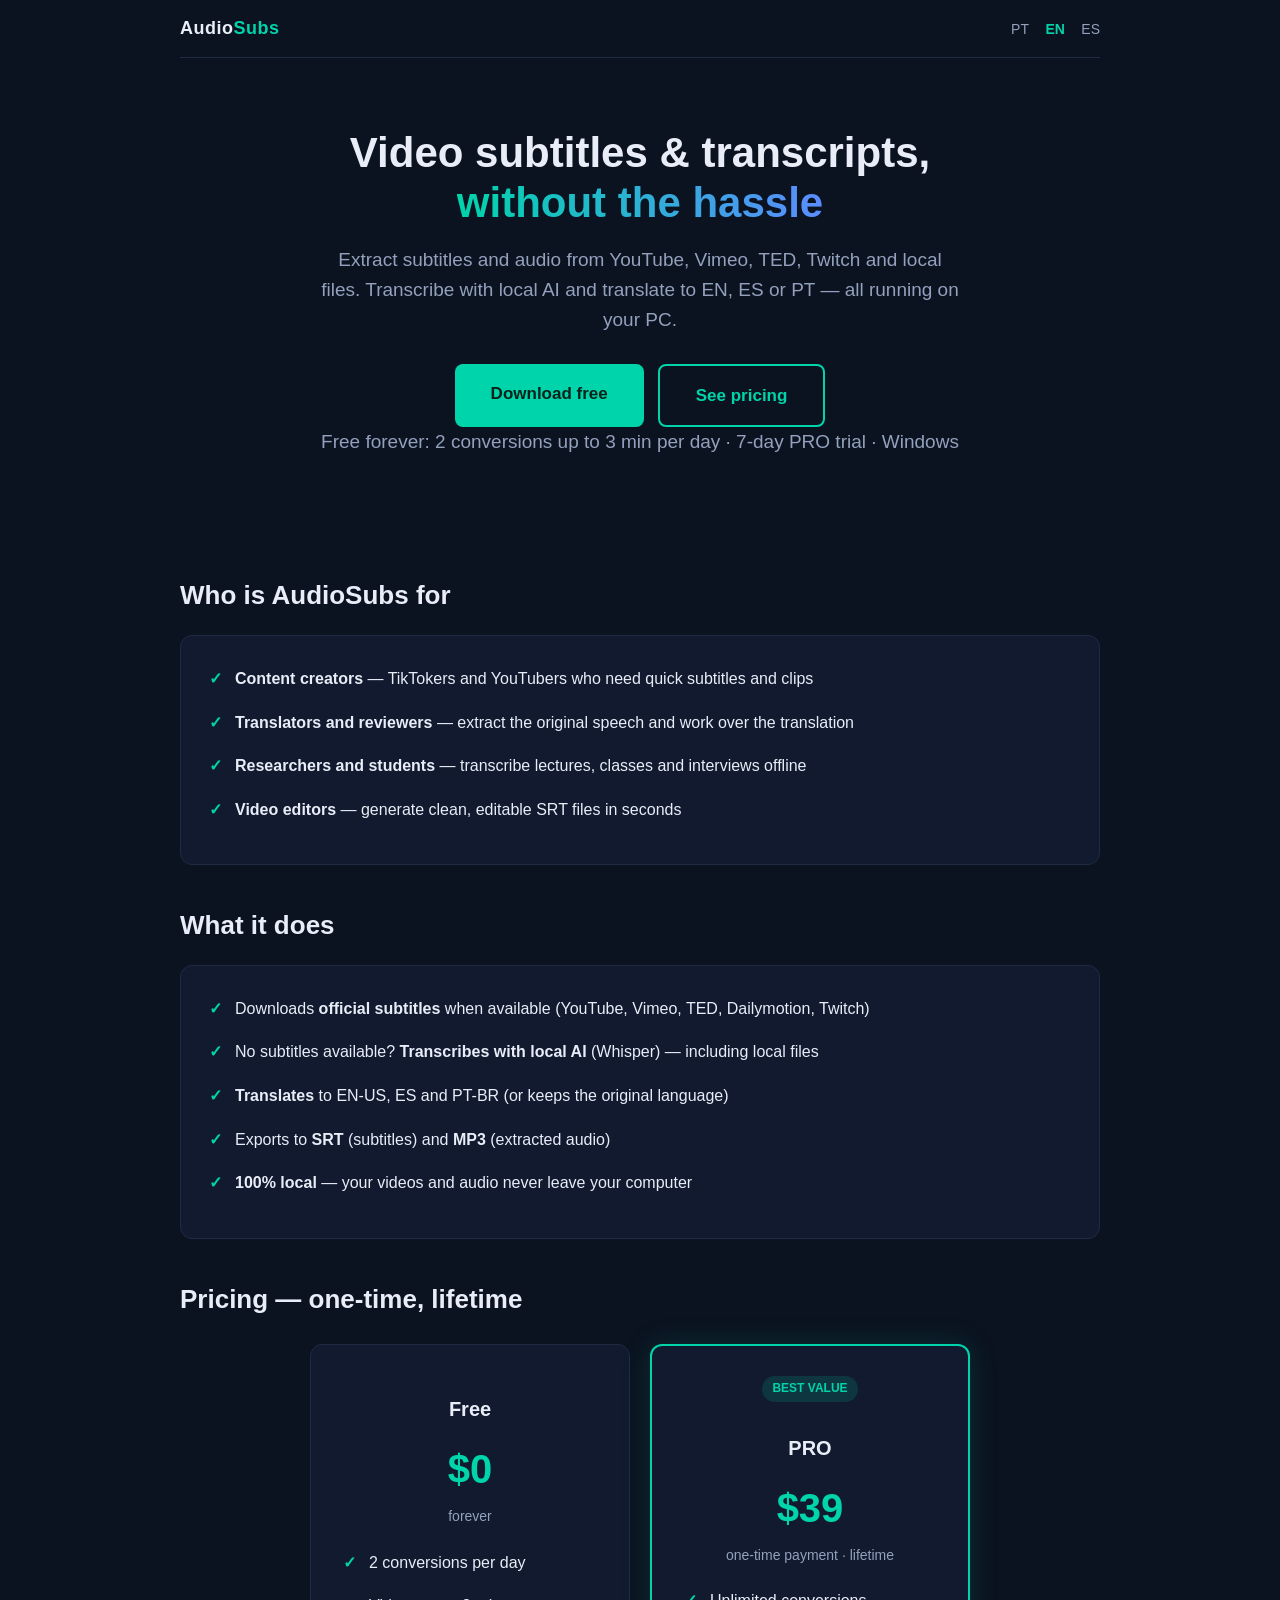
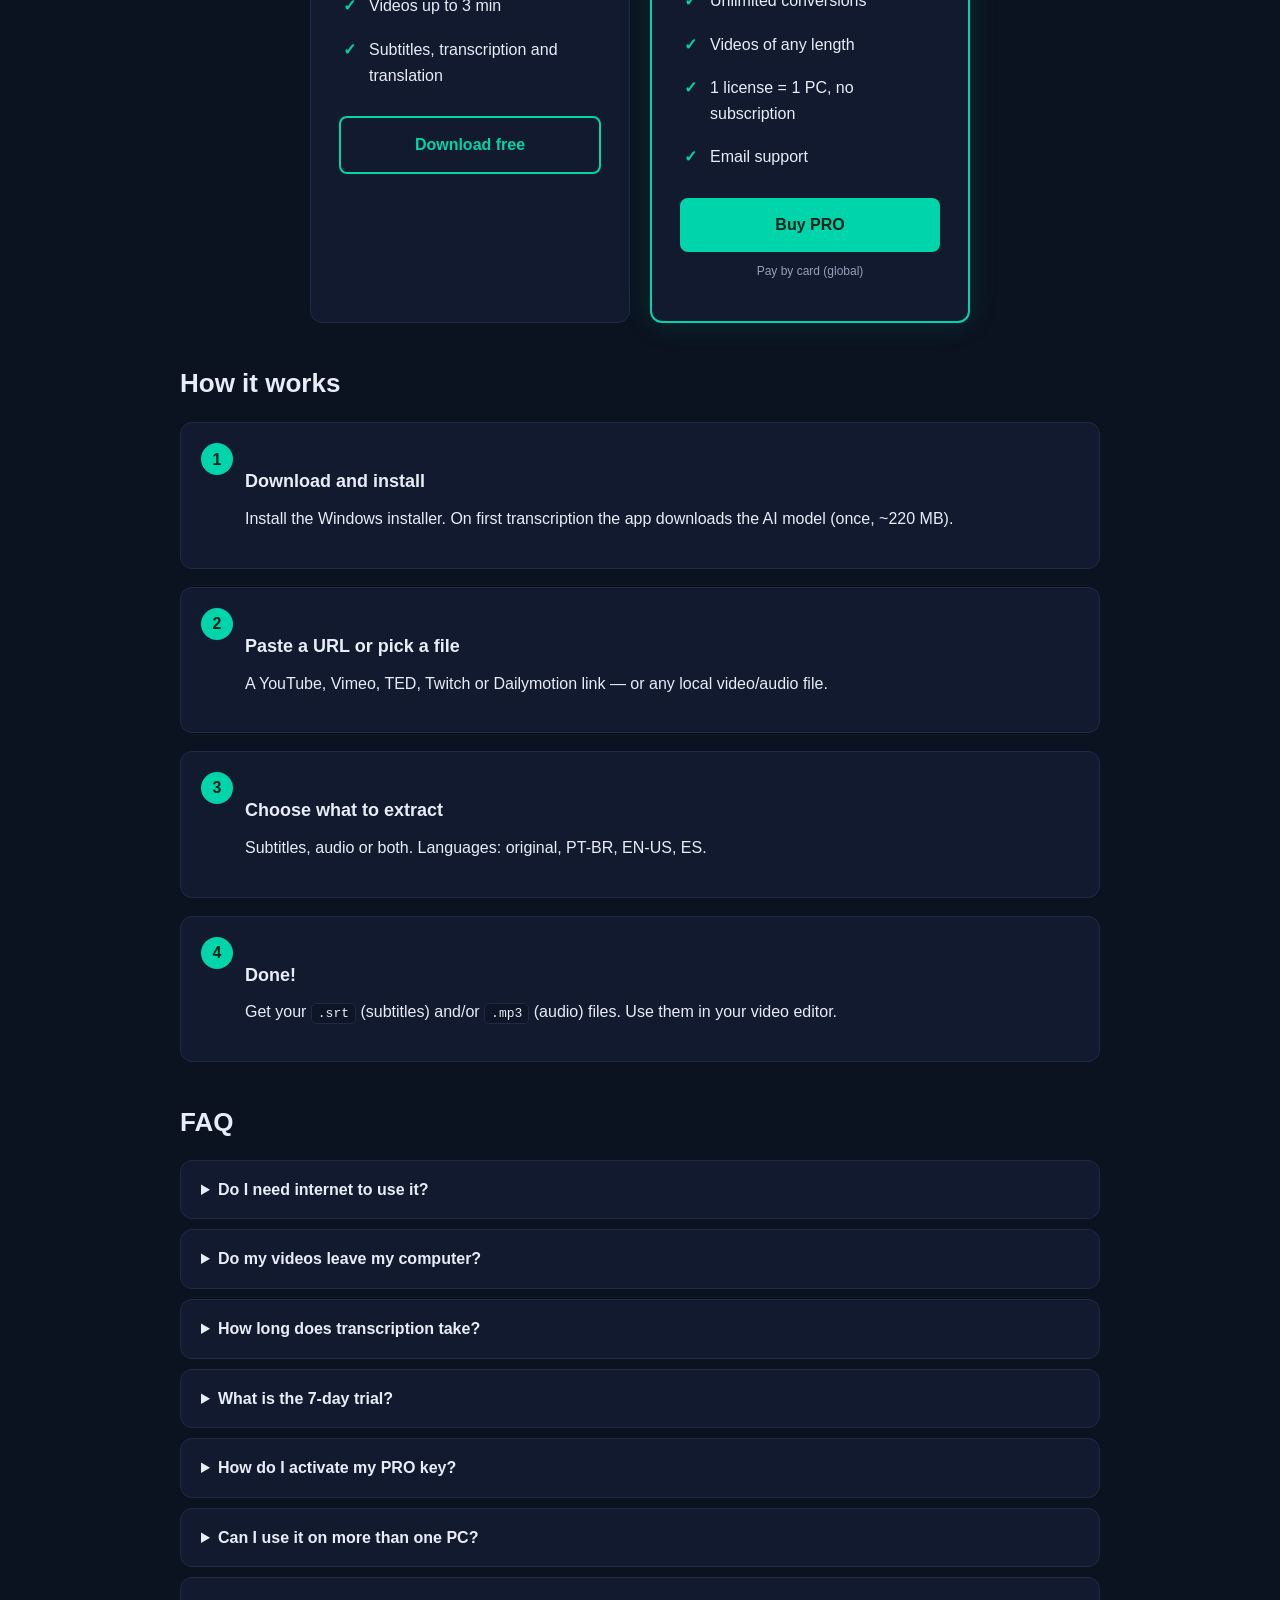
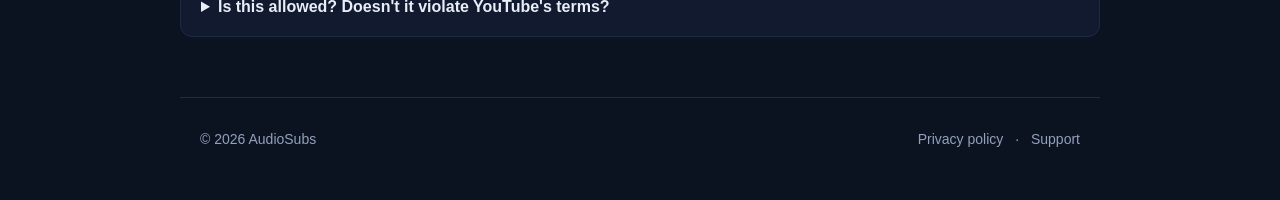
==== en/index.html @ 7aef0de1 "Site de vendas AudioSubs (PT/EN/ES + privacidade)" ====
<!DOCTYPE html>
<html lang="en">
<head>
  <meta charset="UTF-8">
  <meta name="viewport" content="width=device-width, initial-scale=1.0">
  <title>AudioSubs — Video subtitles and transcripts, instantly</title>
  <meta name="description" content="Download subtitles and transcripts from YouTube, Vimeo, TED, Twitch and local files. Translate to EN, ES, PT. 100% local, your videos never leave your PC.">
  <link rel="stylesheet" href="../assets/css/styles.css">
  <link rel="icon" href="../assets/img/icon.ico">
</head>
<body>
  <div class="container">
    <nav class="topbar">
      <div class="brand">Audio<span>Subs</span></div>
      <div class="lang">
        <a href="../index.html">PT</a>
        <a href="index.html" class="active">EN</a>
        <a href="../es/index.html">ES</a>
      </div>
    </nav>

    <header class="hero">
      <h1>Video subtitles &amp; transcripts,<br><span class="grad">without the hassle</span></h1>
      <p>Extract subtitles and audio from YouTube, Vimeo, TED, Twitch and local files. Transcribe with local AI and translate to EN, ES or PT — all running on your PC.</p>
      <div class="btn-row">
        <a class="btn btn-primary btn-lg" href="https://github.com/Roby87gyn/audiosubs/releases" target="_blank" rel="noopener">Download free</a>
        <a class="btn btn-secondary btn-lg" href="#pricing">See pricing</a>
      </div>
      <p class="hero-note">Free forever: 2 conversions up to 3 min per day · 7-day PRO trial · Windows</p>
    </header>

    <h2>Who is AudioSubs for</h2>
    <div class="card">
      <ul class="check">
        <li><strong>Content creators</strong> — TikTokers and YouTubers who need quick subtitles and clips</li>
        <li><strong>Translators and reviewers</strong> — extract the original speech and work over the translation</li>
        <li><strong>Researchers and students</strong> — transcribe lectures, classes and interviews offline</li>
        <li><strong>Video editors</strong> — generate clean, editable SRT files in seconds</li>
      </ul>
    </div>

    <h2>What it does</h2>
    <div class="card">
      <ul class="check">
        <li>Downloads <strong>official subtitles</strong> when available (YouTube, Vimeo, TED, Dailymotion, Twitch)</li>
        <li>No subtitles available? <strong>Transcribes with local AI</strong> (Whisper) — including local files</li>
        <li><strong>Translates</strong> to EN-US, ES and PT-BR (or keeps the original language)</li>
        <li>Exports to <strong>SRT</strong> (subtitles) and <strong>MP3</strong> (extracted audio)</li>
        <li><strong>100% local</strong> — your videos and audio never leave your computer</li>
      </ul>
    </div>

    <h2 id="pricing">Pricing — one-time, lifetime</h2>
    <div class="pricing">
      <div class="price-card">
        <h3>Free</h3>
        <div class="price">$0</div>
        <div class="price-sub">forever</div>
        <ul class="check">
          <li>2 conversions per day</li>
          <li>Videos up to 3 min</li>
          <li>Subtitles, transcription and translation</li>
        </ul>
        <a class="btn btn-secondary" href="https://github.com/Roby87gyn/audiosubs/releases" target="_blank" rel="noopener">Download free</a>
      </div>
      <div class="price-card featured">
        <span class="tag">BEST VALUE</span>
        <h3>PRO</h3>
        <div class="price">$39</div>
        <div class="price-sub">one-time payment · lifetime</div>
        <ul class="check">
          <li>Unlimited conversions</li>
          <li>Videos of any length</li>
          <li>1 license = 1 PC, no subscription</li>
          <li>Email support</li>
        </ul>
        <a class="btn btn-primary" href="https://SEU_LINK_GUMROAD" target="_blank" rel="noopener">Buy PRO</a>
        <p class="hero-note" style="font-size:12px;margin-top:10px;">Pay by card (global)</p>
      </div>
    </div>

    <h2>How it works</h2>
    <div class="steps">
      <div class="card">
        <h3>Download and install</h3>
        <p>Install the Windows installer. On first transcription the app downloads the AI model (once, ~220 MB).</p>
      </div>
      <div class="card">
        <h3>Paste a URL or pick a file</h3>
        <p>A YouTube, Vimeo, TED, Twitch or Dailymotion link — or any local video/audio file.</p>
      </div>
      <div class="card">
        <h3>Choose what to extract</h3>
        <p>Subtitles, audio or both. Languages: original, PT-BR, EN-US, ES.</p>
      </div>
      <div class="card">
        <h3>Done!</h3>
        <p>Get your <code>.srt</code> (subtitles) and/or <code>.mp3</code> (audio) files. Use them in your video editor.</p>
      </div>
    </div>

    <h2>FAQ</h2>
    <div class="faq">
      <details>
        <summary>Do I need internet to use it?</summary>
        <p>Processing is 100% local (privacy guaranteed). You only need internet to download the video/subtitles from a URL and to download the AI model the first time.</p>
      </details>
      <details>
        <summary>Do my videos leave my computer?</summary>
        <p>No. All audio, transcription and translation processing happens on your machine. Nothing is uploaded to our servers.</p>
      </details>
      <details>
        <summary>How long does transcription take?</summary>
        <p>It depends on the video length and your PC. Short videos take seconds; 1-hour videos can take a few minutes on CPU.</p>
      </details>
      <details>
        <summary>What is the 7-day trial?</summary>
        <p>On install you get 7 days of PRO free — unlimited conversions with no length limit. After that, you fall back to free (2×3 min/day) or buy PRO.</p>
      </details>
      <details>
        <summary>How do I activate my PRO key?</summary>
        <p>Open the app, click "Activate license" on the PRO banner and paste the key you received by email after purchase. Done, you're PRO instantly.</p>
      </details>
      <details>
        <summary>Can I use it on more than one PC?</summary>
        <p>Each license is valid on one PC. If you change machines, email support to transfer the activation.</p>
      </details>
      <details>
        <summary>Is this allowed? Doesn't it violate YouTube's terms?</summary>
        <p>AudioSubs extracts audio and subtitles for personal and research use, like an offline reader. It's your responsibility to only process content you have the right to.</p>
      </details>
    </div>

    <footer>
      <div class="container">
        <div>© 2026 AudioSubs</div>
        <div>
          <a href="privacy.html">Privacy policy</a>
          <span style="margin:0 8px">·</span>
          <a href="mailto:SEU_EMAIL@exemplo.com">Support</a>
        </div>
      </div>
    </footer>
  </div>
</body>
</html>
---- assets/css/styles.css ----
:root {
  --bg: #0b1220;
  --panel: #111a2e;
  --border: #1f2b45;
  --text: #e8edf7;
  --muted: #93a1bd;
  --accent: #00d4aa;
  --accent-dark: #0aa888;
  --warn: #ffb84d;
  --danger: #ff6b6b;
  --radius: 12px;
}

* { box-sizing: border-box; margin: 0; padding: 0; }

body {
  font-family: -apple-system, BlinkMacSystemFont, "Segoe UI", Roboto, sans-serif;
  background: var(--bg);
  color: var(--text);
  line-height: 1.6;
}

a { color: var(--accent); text-decoration: none; }
a:hover { text-decoration: underline; }

.container { max-width: 960px; margin: 0 auto; padding: 0 20px; }

/* Top bar with language switcher */
.topbar {
  display: flex; justify-content: space-between; align-items: center;
  padding: 14px 0; border-bottom: 1px solid var(--border);
  margin-bottom: 40px;
}
.brand { font-weight: 700; font-size: 18px; letter-spacing: 0.5px; }
.brand span { color: var(--accent); }
.lang a { margin-left: 12px; color: var(--muted); font-size: 14px; }
.lang a.active { color: var(--accent); font-weight: 700; }

.hero { text-align: center; padding: 30px 0 50px; }
.hero h1 { font-size: 42px; line-height: 1.2; margin-bottom: 16px; }
.hero h1 .grad {
  background: linear-gradient(90deg, var(--accent), #5b8cff);
  -webkit-background-clip: text; background-clip: text; color: transparent;
}
.hero p { font-size: 19px; color: var(--muted); max-width: 640px; margin: 0 auto 28px; }

.btn {
  display: inline-block; padding: 14px 28px; border-radius: 8px;
  font-size: 16px; font-weight: 600; cursor: pointer; border: none;
  transition: transform 0.12s, background 0.12s;
}
.btn:hover { transform: translateY(-1px); text-decoration: none; }
.btn-primary { background: var(--accent); color: #06221b; }
.btn-primary:hover { background: var(--accent-dark); }
.btn-secondary { background: transparent; color: var(--accent); border: 2px solid var(--accent); }
.btn-secondary:hover { background: rgba(0,212,170,0.08); }
.btn-lg { padding: 16px 36px; font-size: 17px; }
.btn-row { display: flex; gap: 14px; justify-content: center; flex-wrap: wrap; }
.btn-row .btn { flex: 0 0 auto; }

.hero-note { margin-top: 18px; color: var(--muted); font-size: 14px; }

.card {
  background: var(--panel); border: 1px solid var(--border);
  border-radius: var(--radius); padding: 24px; margin: 18px 0;
}

h2 { font-size: 26px; margin: 40px 0 16px; }
h3 { font-size: 18px; margin: 20px 0 10px; }
p { margin-bottom: 12px; }
ul, ol { padding-left: 22px; margin-bottom: 12px; }
li { margin-bottom: 6px; }

ul.check { list-style: none; padding-left: 0; }
ul.check li { padding: 6px 0 6px 30px; position: relative; }
ul.check li::before {
  content: "✓"; position: absolute; left: 4px; color: var(--accent); font-weight: 700;
}

/* Pricing */
.pricing { display: flex; gap: 20px; justify-content: center; flex-wrap: wrap; margin: 24px 0; }
.price-card {
  background: var(--panel); border: 1px solid var(--border); border-radius: var(--radius);
  padding: 28px; width: 320px; text-align: center;
}
.price-card.featured { border: 2px solid var(--accent); box-shadow: 0 0 30px rgba(0,212,170,0.15); }
.price-card h3 { font-size: 20px; margin-bottom: 8px; }
.price { font-size: 40px; font-weight: 800; color: var(--accent); margin: 12px 0 4px; }
.price-sub { color: var(--muted); font-size: 14px; margin-bottom: 16px; }
.price-card ul { text-align: left; margin: 16px 0; }
.price-card .btn { width: 100%; margin-top: 6px; }

.tag {
  display: inline-block; background: rgba(0,212,170,0.15); color: var(--accent);
  font-size: 12px; font-weight: 700; padding: 3px 10px; border-radius: 20px; margin-bottom: 10px;
}

/* Steps */
.steps { counter-reset: step; }
.steps .card { counter-increment: step; position: relative; padding-left: 64px; }
.steps .card::before {
  content: counter(step); position: absolute; left: 20px; top: 20px;
  width: 32px; height: 32px; border-radius: 50%;
  background: var(--accent); color: #06221b; font-weight: 800;
  display: flex; align-items: center; justify-content: center;
}

code {
  background: #0d1526; border: 1px solid var(--border);
  padding: 2px 6px; border-radius: 5px; font-size: 13px;
  word-break: break-all;
}
pre {
  background: #0d1526; border: 1px solid var(--border); border-radius: 8px;
  padding: 16px; overflow-x: auto; font-size: 13px; margin: 12px 0;
}

.warn { color: var(--warn); font-weight: 600; }
.danger { color: var(--danger); font-weight: 600; }

/* FAQ */
.faq details {
  background: var(--panel); border: 1px solid var(--border);
  border-radius: var(--radius); padding: 16px 20px; margin: 10px 0;
}
.faq summary { cursor: pointer; font-weight: 600; color: var(--text); }
.faq details p { margin-top: 10px; color: var(--muted); }

/* Footer */
footer {
  border-top: 1px solid var(--border); margin-top: 60px;
  padding: 30px 0 50px; color: var(--muted); font-size: 14px;
}
footer .container { display: flex; justify-content: space-between; flex-wrap: wrap; gap: 12px; }
footer a { color: var(--muted); }
footer a:hover { color: var(--accent); }

.badge-free {
  background: rgba(255,184,77,0.15); color: var(--warn);
  font-size: 11px; font-weight: 700; padding: 2px 8px; border-radius: 20px; margin-left: 6px;
}
.badge-pro {
  background: rgba(0,212,170,0.15); color: var(--accent);
  font-size: 11px; font-weight: 700; padding: 2px 8px; border-radius: 20px; margin-left: 6px;
}

@media (max-width: 640px) {
  .hero h1 { font-size: 30px; }
  .price-card { width: 100%; }
  .steps .card { padding-left: 56px; }
}
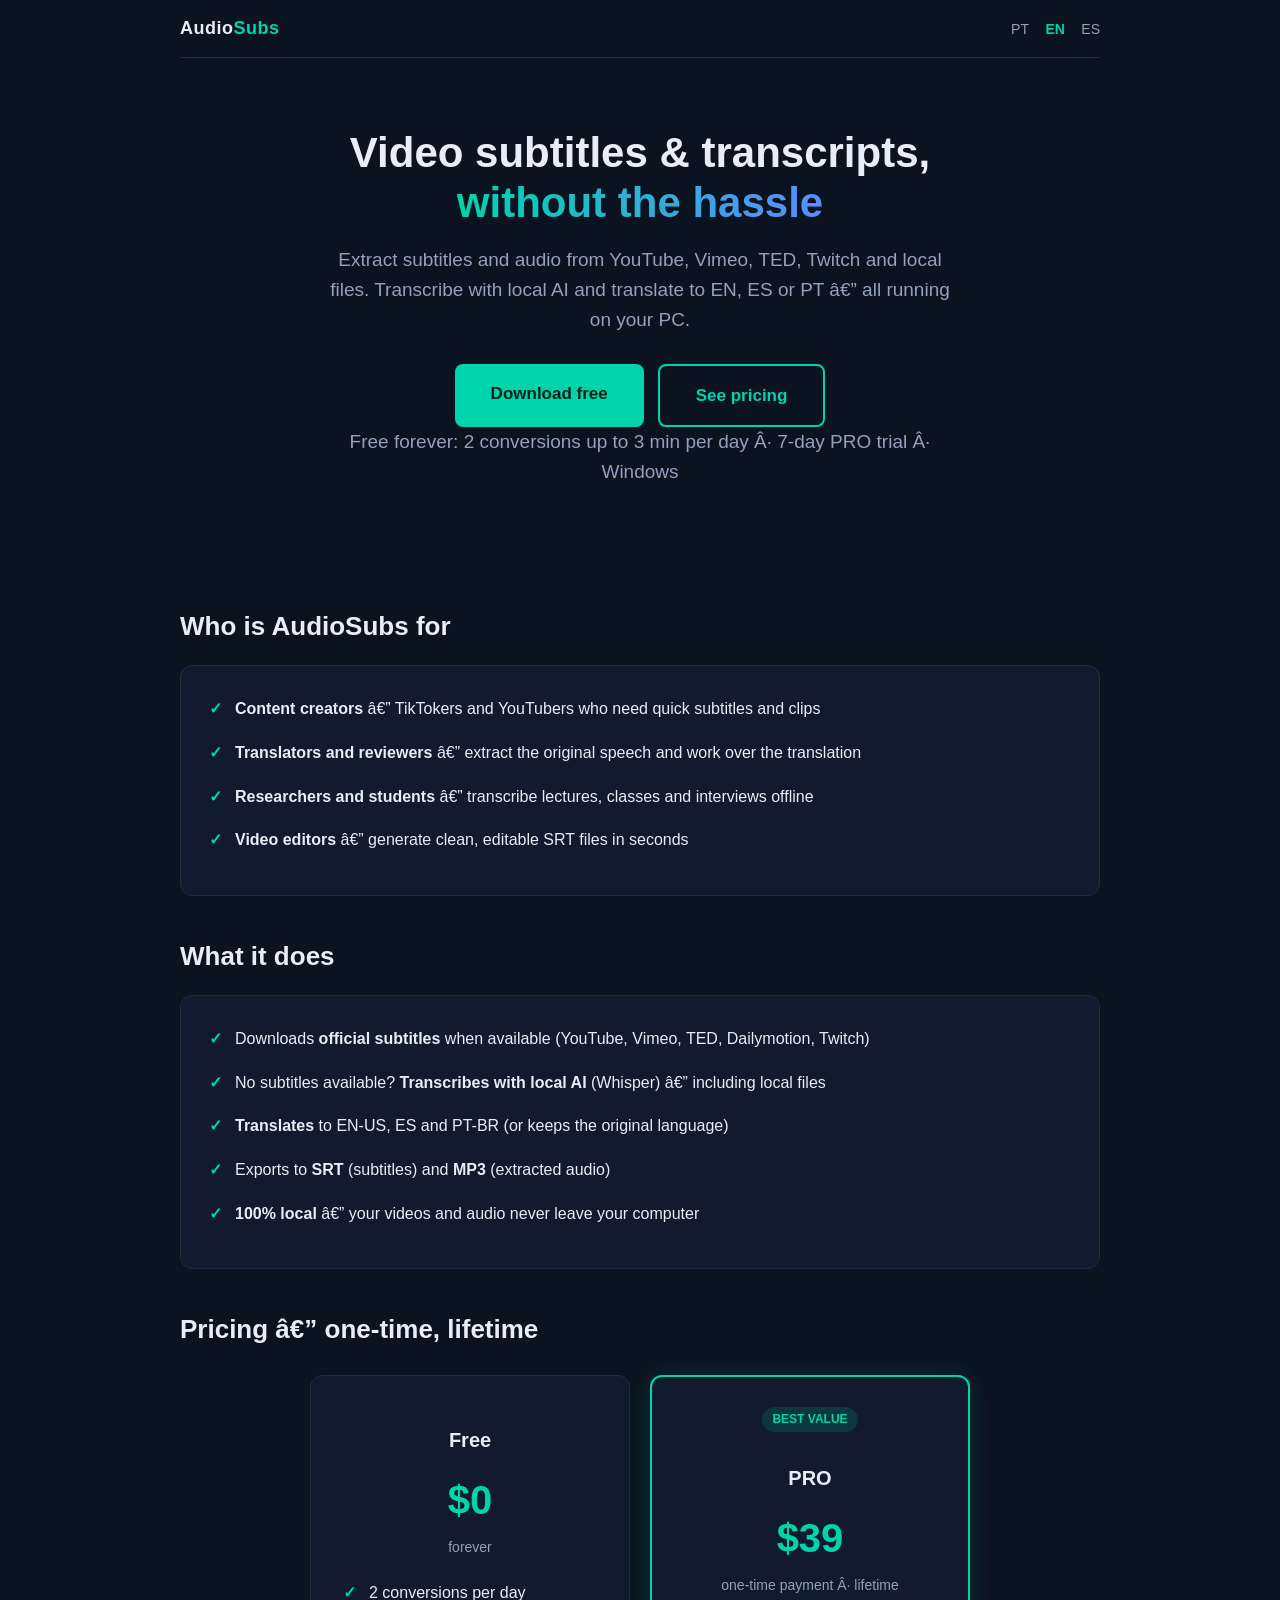
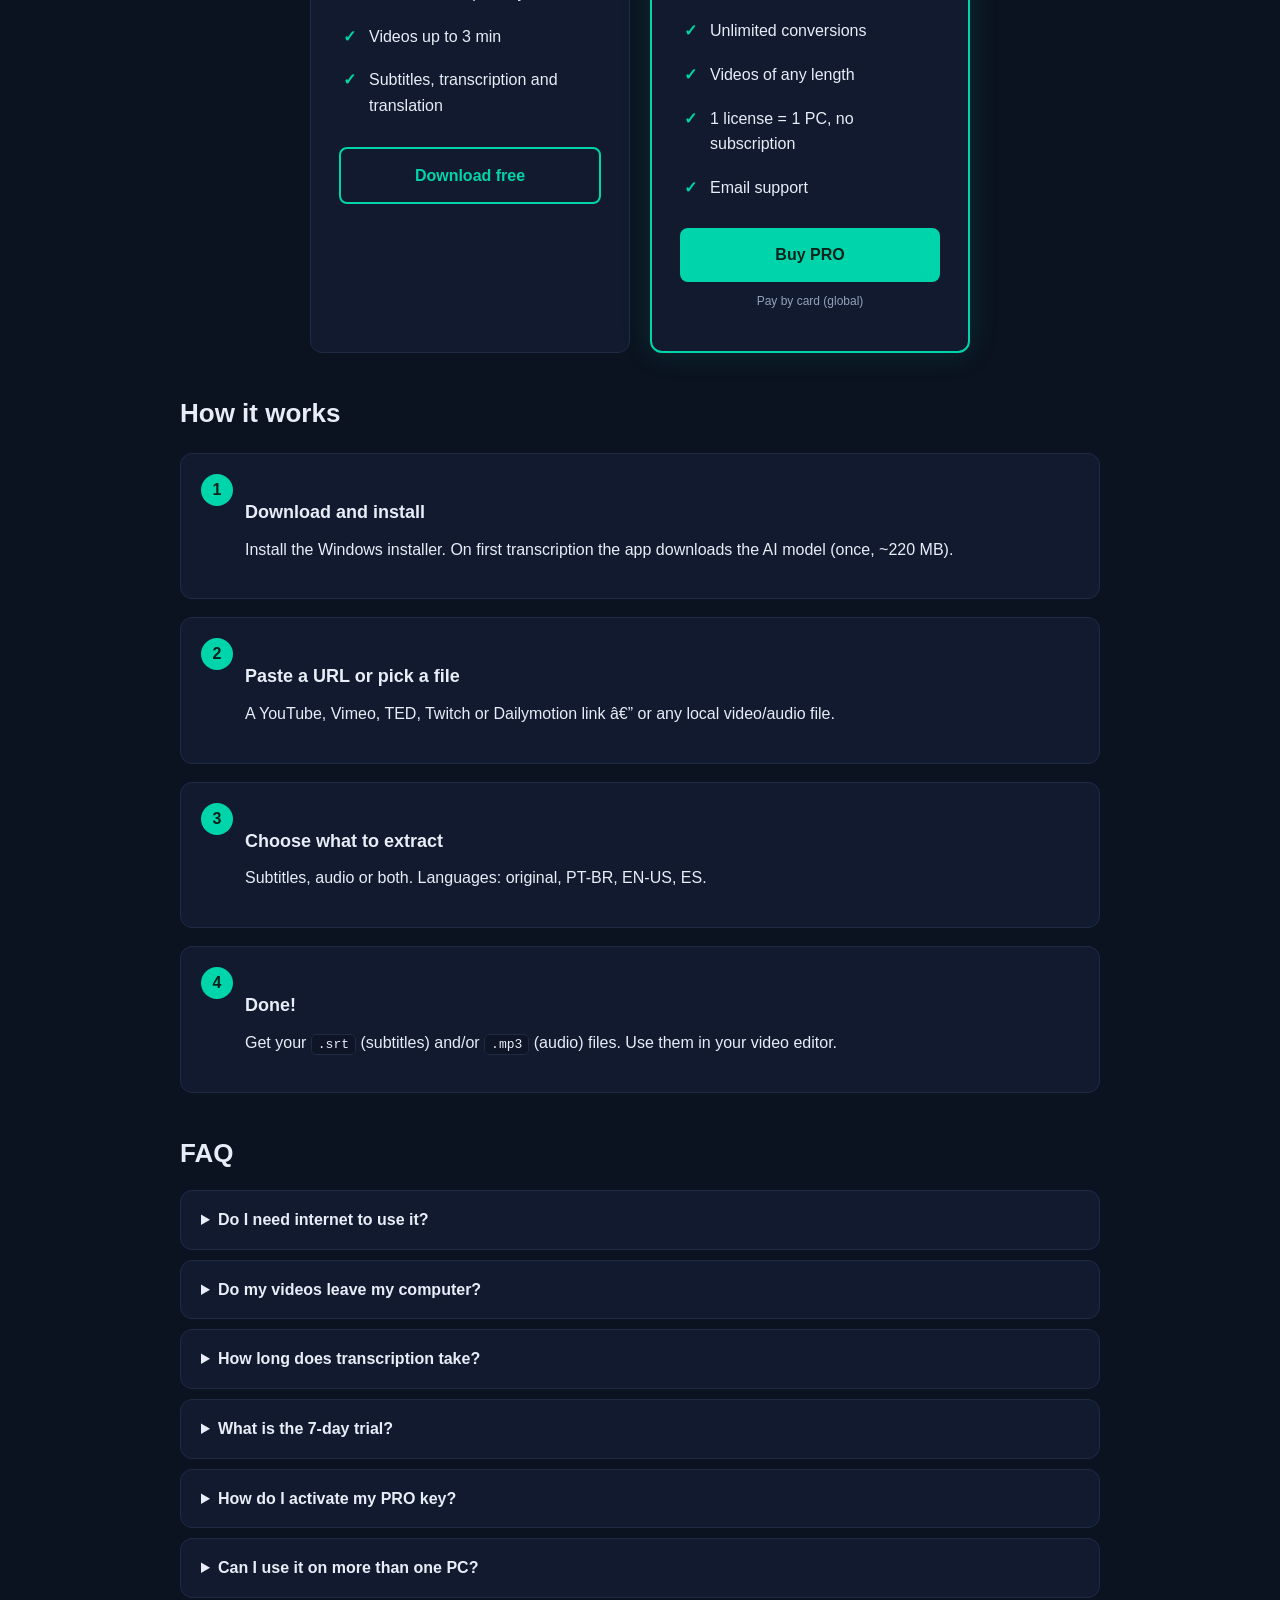
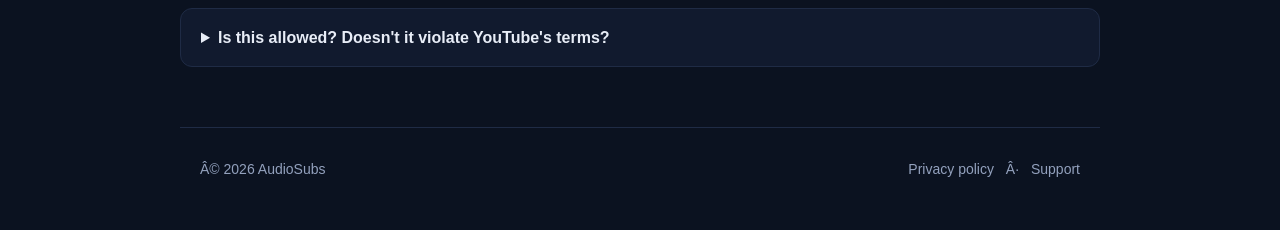
==== commit c6d0bb75: "Atualiza links de download para audiosubs/audiosubs (org); site em audiosubs.github.io/audiosubs-pro" ====
--- a/en/index.html
+++ b/en/index.html
@@ -3,7 +3,7 @@
 <head>
   <meta charset="UTF-8">
   <meta name="viewport" content="width=device-width, initial-scale=1.0">
-  <title>AudioSubs — Video subtitles and transcripts, instantly</title>
+  <title>AudioSubs â€” Video subtitles and transcripts, instantly</title>
   <meta name="description" content="Download subtitles and transcripts from YouTube, Vimeo, TED, Twitch and local files. Translate to EN, ES, PT. 100% local, your videos never leave your PC.">
   <link rel="stylesheet" href="../assets/css/styles.css">
   <link rel="icon" href="../assets/img/icon.ico">
@@ -21,21 +21,21 @@
 
     <header class="hero">
       <h1>Video subtitles &amp; transcripts,<br><span class="grad">without the hassle</span></h1>
-      <p>Extract subtitles and audio from YouTube, Vimeo, TED, Twitch and local files. Transcribe with local AI and translate to EN, ES or PT — all running on your PC.</p>
+      <p>Extract subtitles and audio from YouTube, Vimeo, TED, Twitch and local files. Transcribe with local AI and translate to EN, ES or PT â€” all running on your PC.</p>
       <div class="btn-row">
-        <a class="btn btn-primary btn-lg" href="https://github.com/Roby87gyn/audiosubs/releases" target="_blank" rel="noopener">Download free</a>
+        <a class="btn btn-primary btn-lg" href="https://github.com/audiosubs/audiosubs/releases" target="_blank" rel="noopener">Download free</a>
         <a class="btn btn-secondary btn-lg" href="#pricing">See pricing</a>
       </div>
-      <p class="hero-note">Free forever: 2 conversions up to 3 min per day · 7-day PRO trial · Windows</p>
+      <p class="hero-note">Free forever: 2 conversions up to 3 min per day Â· 7-day PRO trial Â· Windows</p>
     </header>
 
     <h2>Who is AudioSubs for</h2>
     <div class="card">
       <ul class="check">
-        <li><strong>Content creators</strong> — TikTokers and YouTubers who need quick subtitles and clips</li>
-        <li><strong>Translators and reviewers</strong> — extract the original speech and work over the translation</li>
-        <li><strong>Researchers and students</strong> — transcribe lectures, classes and interviews offline</li>
-        <li><strong>Video editors</strong> — generate clean, editable SRT files in seconds</li>
+        <li><strong>Content creators</strong> â€” TikTokers and YouTubers who need quick subtitles and clips</li>
+        <li><strong>Translators and reviewers</strong> â€” extract the original speech and work over the translation</li>
+        <li><strong>Researchers and students</strong> â€” transcribe lectures, classes and interviews offline</li>
+        <li><strong>Video editors</strong> â€” generate clean, editable SRT files in seconds</li>
       </ul>
     </div>
 
@@ -43,14 +43,14 @@
     <div class="card">
       <ul class="check">
         <li>Downloads <strong>official subtitles</strong> when available (YouTube, Vimeo, TED, Dailymotion, Twitch)</li>
-        <li>No subtitles available? <strong>Transcribes with local AI</strong> (Whisper) — including local files</li>
+        <li>No subtitles available? <strong>Transcribes with local AI</strong> (Whisper) â€” including local files</li>
         <li><strong>Translates</strong> to EN-US, ES and PT-BR (or keeps the original language)</li>
         <li>Exports to <strong>SRT</strong> (subtitles) and <strong>MP3</strong> (extracted audio)</li>
-        <li><strong>100% local</strong> — your videos and audio never leave your computer</li>
+        <li><strong>100% local</strong> â€” your videos and audio never leave your computer</li>
       </ul>
     </div>
 
-    <h2 id="pricing">Pricing — one-time, lifetime</h2>
+    <h2 id="pricing">Pricing â€” one-time, lifetime</h2>
     <div class="pricing">
       <div class="price-card">
         <h3>Free</h3>
@@ -61,13 +61,13 @@
           <li>Videos up to 3 min</li>
           <li>Subtitles, transcription and translation</li>
         </ul>
-        <a class="btn btn-secondary" href="https://github.com/Roby87gyn/audiosubs/releases" target="_blank" rel="noopener">Download free</a>
+        <a class="btn btn-secondary" href="https://github.com/audiosubs/audiosubs/releases" target="_blank" rel="noopener">Download free</a>
       </div>
       <div class="price-card featured">
         <span class="tag">BEST VALUE</span>
         <h3>PRO</h3>
         <div class="price">$39</div>
-        <div class="price-sub">one-time payment · lifetime</div>
+        <div class="price-sub">one-time payment Â· lifetime</div>
         <ul class="check">
           <li>Unlimited conversions</li>
           <li>Videos of any length</li>
@@ -87,7 +87,7 @@
       </div>
       <div class="card">
         <h3>Paste a URL or pick a file</h3>
-        <p>A YouTube, Vimeo, TED, Twitch or Dailymotion link — or any local video/audio file.</p>
+        <p>A YouTube, Vimeo, TED, Twitch or Dailymotion link â€” or any local video/audio file.</p>
       </div>
       <div class="card">
         <h3>Choose what to extract</h3>
@@ -115,7 +115,7 @@
       </details>
       <details>
         <summary>What is the 7-day trial?</summary>
-        <p>On install you get 7 days of PRO free — unlimited conversions with no length limit. After that, you fall back to free (2×3 min/day) or buy PRO.</p>
+        <p>On install you get 7 days of PRO free â€” unlimited conversions with no length limit. After that, you fall back to free (2Ã—3 min/day) or buy PRO.</p>
       </details>
       <details>
         <summary>How do I activate my PRO key?</summary>
@@ -133,10 +133,10 @@
 
     <footer>
       <div class="container">
-        <div>© 2026 AudioSubs</div>
+        <div>Â© 2026 AudioSubs</div>
         <div>
           <a href="privacy.html">Privacy policy</a>
-          <span style="margin:0 8px">·</span>
+          <span style="margin:0 8px">Â·</span>
           <a href="mailto:SEU_EMAIL@exemplo.com">Support</a>
         </div>
       </div>
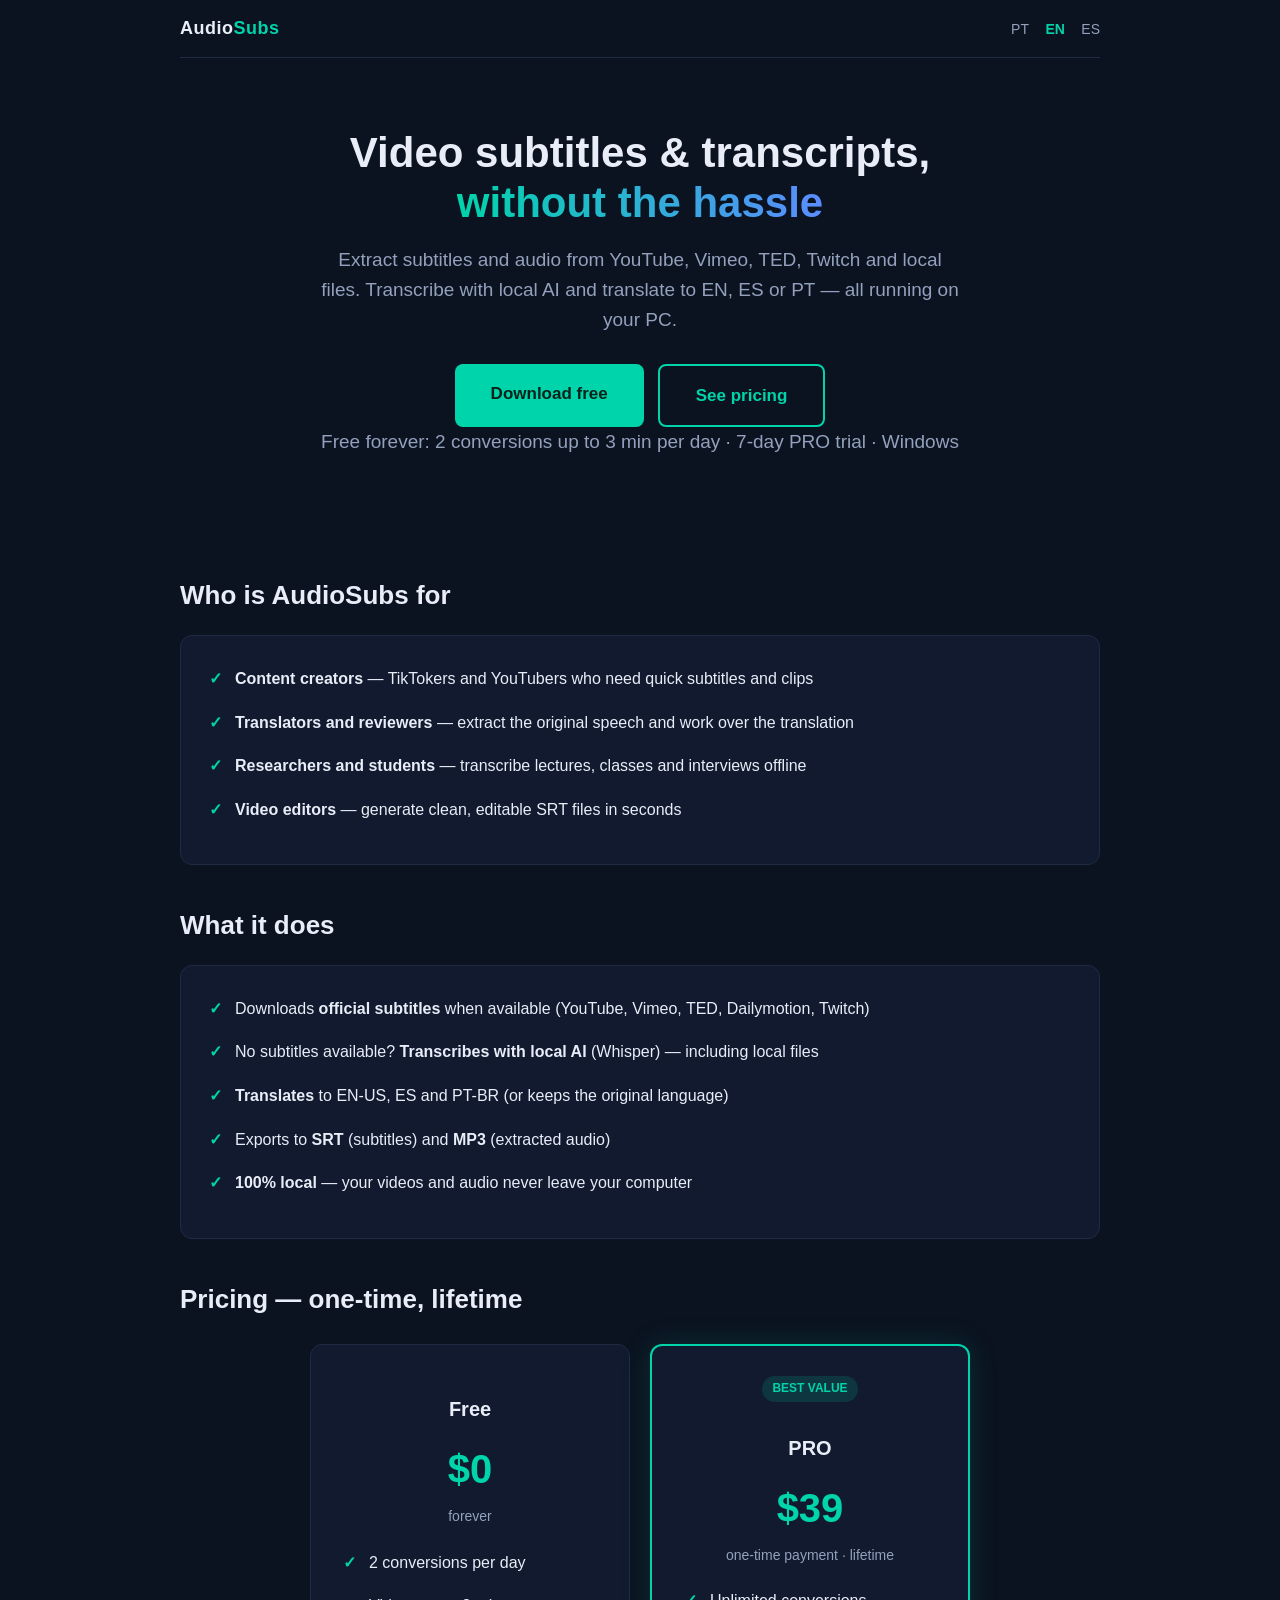
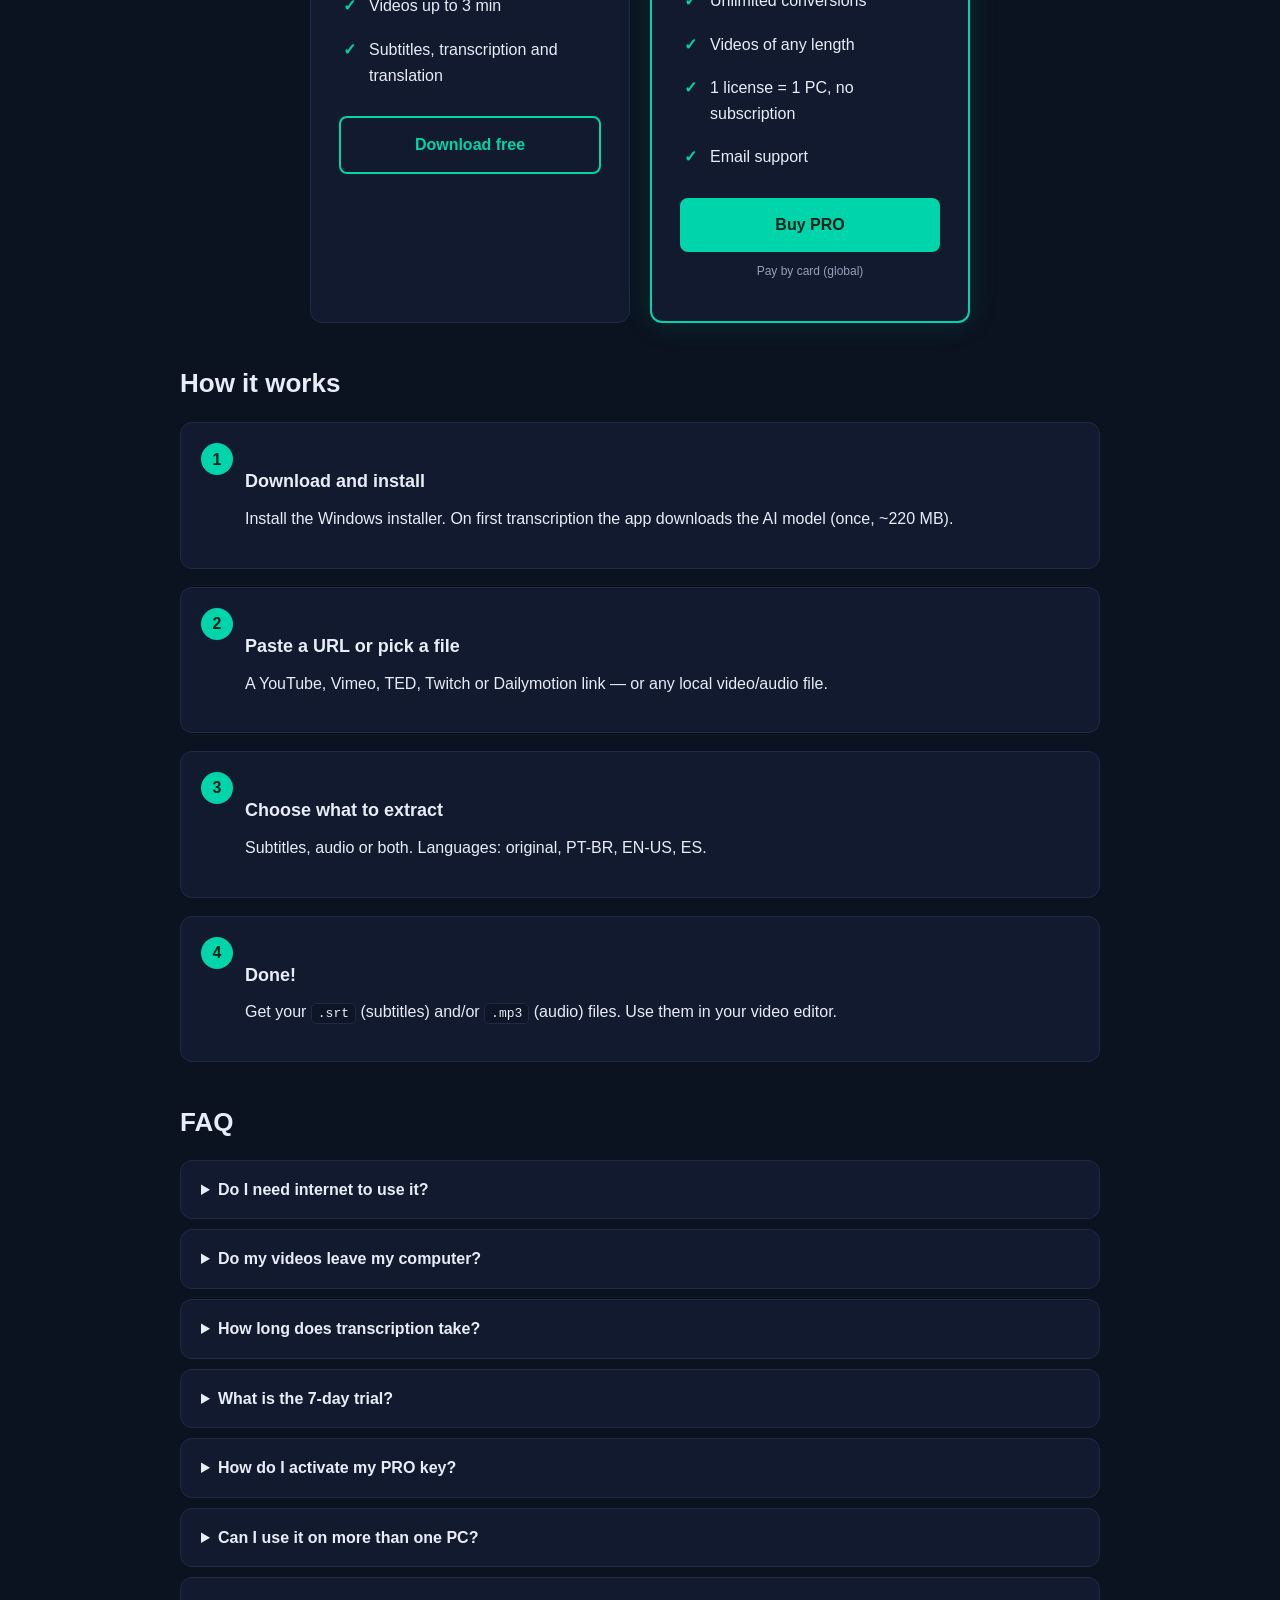
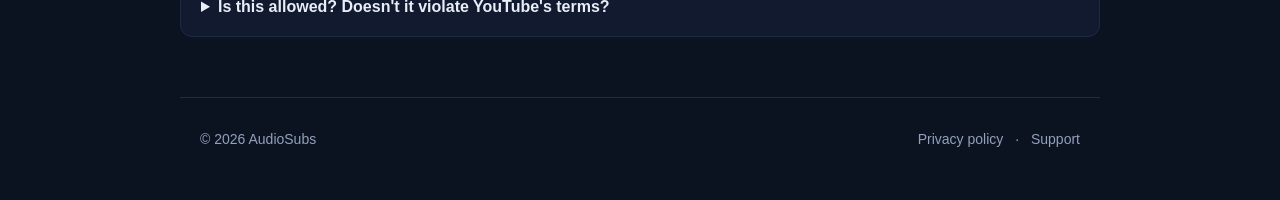
==== commit 4a7503c4: "Corrige acentuação UTF-8 dos arquivos do site (mojibake)" ====
--- a/en/index.html
+++ b/en/index.html
@@ -3,7 +3,7 @@
 <head>
   <meta charset="UTF-8">
   <meta name="viewport" content="width=device-width, initial-scale=1.0">
-  <title>AudioSubs â€” Video subtitles and transcripts, instantly</title>
+  <title>AudioSubs — Video subtitles and transcripts, instantly</title>
   <meta name="description" content="Download subtitles and transcripts from YouTube, Vimeo, TED, Twitch and local files. Translate to EN, ES, PT. 100% local, your videos never leave your PC.">
   <link rel="stylesheet" href="../assets/css/styles.css">
   <link rel="icon" href="../assets/img/icon.ico">
@@ -21,21 +21,21 @@
 
     <header class="hero">
       <h1>Video subtitles &amp; transcripts,<br><span class="grad">without the hassle</span></h1>
-      <p>Extract subtitles and audio from YouTube, Vimeo, TED, Twitch and local files. Transcribe with local AI and translate to EN, ES or PT â€” all running on your PC.</p>
+      <p>Extract subtitles and audio from YouTube, Vimeo, TED, Twitch and local files. Transcribe with local AI and translate to EN, ES or PT — all running on your PC.</p>
       <div class="btn-row">
         <a class="btn btn-primary btn-lg" href="https://github.com/audiosubs/audiosubs/releases" target="_blank" rel="noopener">Download free</a>
         <a class="btn btn-secondary btn-lg" href="#pricing">See pricing</a>
       </div>
-      <p class="hero-note">Free forever: 2 conversions up to 3 min per day Â· 7-day PRO trial Â· Windows</p>
+      <p class="hero-note">Free forever: 2 conversions up to 3 min per day · 7-day PRO trial · Windows</p>
     </header>
 
     <h2>Who is AudioSubs for</h2>
     <div class="card">
       <ul class="check">
-        <li><strong>Content creators</strong> â€” TikTokers and YouTubers who need quick subtitles and clips</li>
-        <li><strong>Translators and reviewers</strong> â€” extract the original speech and work over the translation</li>
-        <li><strong>Researchers and students</strong> â€” transcribe lectures, classes and interviews offline</li>
-        <li><strong>Video editors</strong> â€” generate clean, editable SRT files in seconds</li>
+        <li><strong>Content creators</strong> — TikTokers and YouTubers who need quick subtitles and clips</li>
+        <li><strong>Translators and reviewers</strong> — extract the original speech and work over the translation</li>
+        <li><strong>Researchers and students</strong> — transcribe lectures, classes and interviews offline</li>
+        <li><strong>Video editors</strong> — generate clean, editable SRT files in seconds</li>
       </ul>
     </div>
 
@@ -43,14 +43,14 @@
     <div class="card">
       <ul class="check">
         <li>Downloads <strong>official subtitles</strong> when available (YouTube, Vimeo, TED, Dailymotion, Twitch)</li>
-        <li>No subtitles available? <strong>Transcribes with local AI</strong> (Whisper) â€” including local files</li>
+        <li>No subtitles available? <strong>Transcribes with local AI</strong> (Whisper) — including local files</li>
         <li><strong>Translates</strong> to EN-US, ES and PT-BR (or keeps the original language)</li>
         <li>Exports to <strong>SRT</strong> (subtitles) and <strong>MP3</strong> (extracted audio)</li>
-        <li><strong>100% local</strong> â€” your videos and audio never leave your computer</li>
+        <li><strong>100% local</strong> — your videos and audio never leave your computer</li>
       </ul>
     </div>
 
-    <h2 id="pricing">Pricing â€” one-time, lifetime</h2>
+    <h2 id="pricing">Pricing — one-time, lifetime</h2>
     <div class="pricing">
       <div class="price-card">
         <h3>Free</h3>
@@ -67,14 +67,14 @@
         <span class="tag">BEST VALUE</span>
         <h3>PRO</h3>
         <div class="price">$39</div>
-        <div class="price-sub">one-time payment Â· lifetime</div>
+        <div class="price-sub">one-time payment · lifetime</div>
         <ul class="check">
           <li>Unlimited conversions</li>
           <li>Videos of any length</li>
           <li>1 license = 1 PC, no subscription</li>
           <li>Email support</li>
         </ul>
-        <a class="btn btn-primary" href="https://SEU_LINK_GUMROAD" target="_blank" rel="noopener">Buy PRO</a>
+        <a class="btn btn-primary" href="https://audiosubspro.gumroad.com/l/kxeodt" target="_blank" rel="noopener">Buy PRO</a>
         <p class="hero-note" style="font-size:12px;margin-top:10px;">Pay by card (global)</p>
       </div>
     </div>
@@ -87,7 +87,7 @@
       </div>
       <div class="card">
         <h3>Paste a URL or pick a file</h3>
-        <p>A YouTube, Vimeo, TED, Twitch or Dailymotion link â€” or any local video/audio file.</p>
+        <p>A YouTube, Vimeo, TED, Twitch or Dailymotion link — or any local video/audio file.</p>
       </div>
       <div class="card">
         <h3>Choose what to extract</h3>
@@ -115,7 +115,7 @@
       </details>
       <details>
         <summary>What is the 7-day trial?</summary>
-        <p>On install you get 7 days of PRO free â€” unlimited conversions with no length limit. After that, you fall back to free (2Ã—3 min/day) or buy PRO.</p>
+        <p>On install you get 7 days of PRO free — unlimited conversions with no length limit. After that, you fall back to free (2×3 min/day) or buy PRO.</p>
       </details>
       <details>
         <summary>How do I activate my PRO key?</summary>
@@ -133,10 +133,10 @@
 
     <footer>
       <div class="container">
-        <div>Â© 2026 AudioSubs</div>
+        <div>© 2026 AudioSubs</div>
         <div>
           <a href="privacy.html">Privacy policy</a>
-          <span style="margin:0 8px">Â·</span>
+          <span style="margin:0 8px">·</span>
           <a href="mailto:SEU_EMAIL@exemplo.com">Support</a>
         </div>
       </div>
